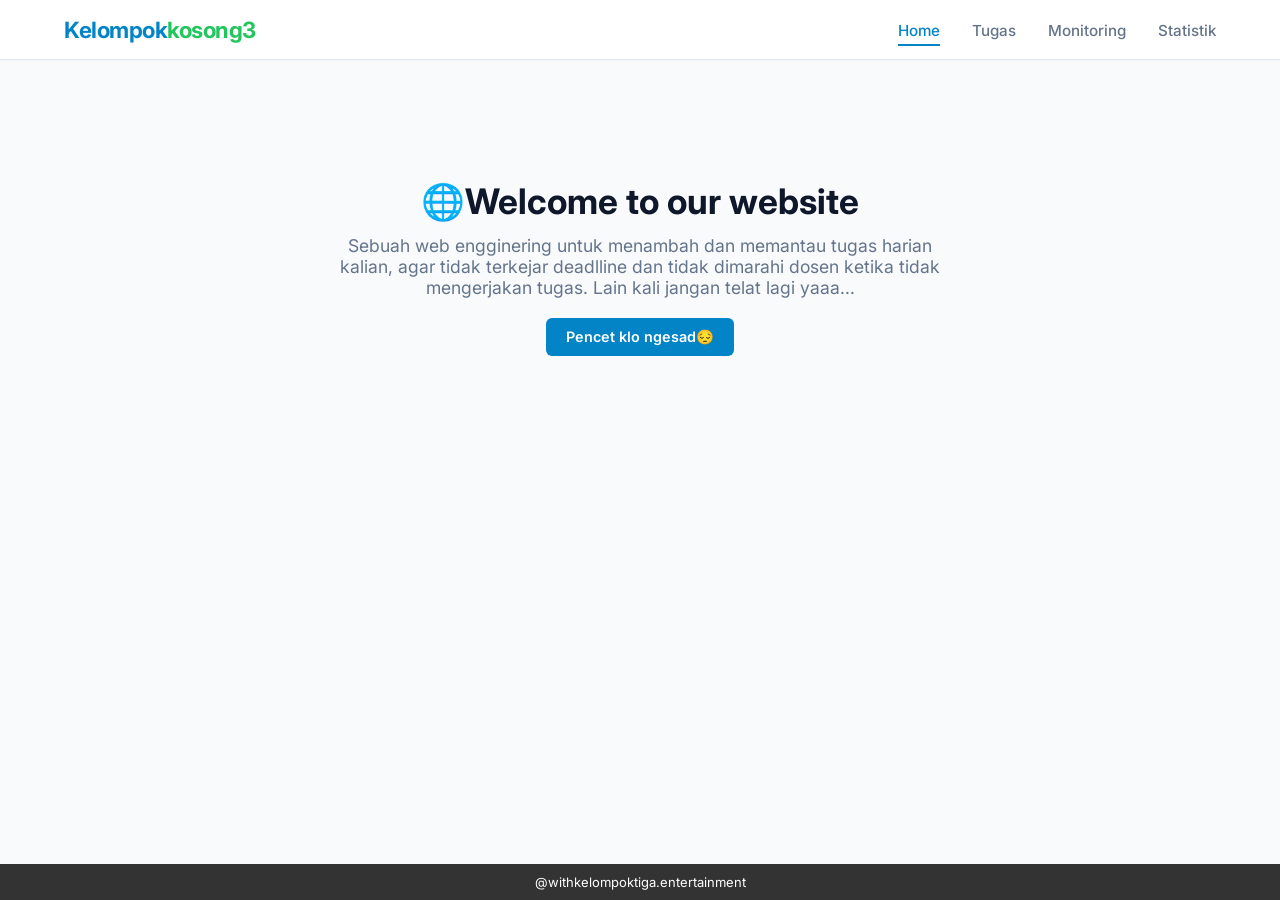
==== Studymate/index.html @ ad60e7f7 "Add files via upload" ====
<!DOCTYPE html>
<html lang="id">
<head>
    <meta charset="UTF-8">
    <meta name="viewport" content="width=device-width, initial-scale=1.0">
    <title>Beranda</title>
    <link rel="stylesheet" href="auth/css/style.css">
    <script src="auth/js/script.js"></script>
    <link href="https://fonts.googleapis.com/css2?family=Inter:wght@400;500;600;700&display=swap" rel="stylesheet">
</head>
<body>
<!-- header -->
<header class="office-header">
    <div class="nav-container">
        <a href="#" class="logo">Kelompok<span>kosong3</span></a>
        <!-- Menu Navigasi -->
        <nav class="nav-menu">
            <ul>
                <li><a href="index.html" class="nav-link active">Home</a></li>
                <li><a href="tugas.html" class="nav-link">Tugas</a></li>
                <li><a href="monitoring.html" class="nav-link">Monitoring</a></li>
                <li><a href="statistik.html" class="nav-link">Statistik</a></li>
            </ul>
        </nav>
        <!-- <button class="action-btn" id="portalBtn">Masuk Portal</button> -->
    </div>
</header>
<!-- header tutup -->

<main class="content-area">
    <h1>🌐Welcome to our website</h1>
    <p> Sebuah web engginering untuk menambah dan memantau tugas harian kalian, 
        agar tidak terkejar deadlline dan tidak dimarahi dosen ketika tidak mengerjakan tugas.
        Lain kali jangan telat lagi yaaa...
    </p>
    <button class="action-btn" id="portalBtn">Pencet klo ngesad😔</button>
</main>


<!-- footer -->
<footer>
    @withkelompoktiga.entertainment
</footer>
<!-- footer tutup -->

    <!-- JavaScript untuk Interaksi Tombol -->
<script>
    const btn = document.getElementById('portalBtn');
    btn.addEventListener('click', function() {
        alert('Kalo memang lagi sedih dengerin musik ini aja yaa...');
        btn.textContent = 'Memuat...';
        btn.style.backgroundColor = '#4ade80'; // Hijau muda
        window.location.href = "https://www.youtube.com/watch?v=sEkkb8g-39g";
    });
</script>
</body>
</html>
---- Studymate/auth/css/style.css ----
/* Pengaturan Dasar */
* {
    box-sizing: border-box;
    margin: 0;
    padding: 0;
}

body {
    background-color: #f8fafc; 
    color: #334155; 
    font-family: 'Inter', sans-serif;
    margin: 0;
    min-height: 100vh;
    display: flex;
    flex-direction: column;
}

/* Header & Navigasi Kantor */
.office-header {
    background: #ffffff; 
    border-bottom: 1px solid #e2e8f0;
    position: fixed;
    top: 0;
    left: 0;
    width: 100%;
    z-index: 1000;
    box-shadow: 0 2px 4px rgba(0, 0, 0, 0.02);
}

.nav-container {
    max-width: 1200px;
    margin: 0 auto;
    display: flex;
    justify-content: space-between;
    align-items: center;
    padding: 16px 24px;
}

.logo {
    font-weight: 700;
    font-size: 1.4rem;
    color: #0284c7; 
    text-decoration: none;
    letter-spacing: -0.5px;
}

.logo span {
    color: #22c55e; 
}

/* Daftar Menu */
.nav-menu ul {
    list-style: none;
    display: flex;
    gap: 32px;
}

/* Tautan Menu */
.nav-link {
    text-decoration: none;
    color: #64748b;
    font-size: 0.95rem;
    font-weight: 500;
    position: relative;
    transition: color 0.2s ease;
}

/* Efek Garis Bawah saat Hover (Warna Biru) */
.nav-link::after {
    content: '';
    position: absolute;
    width: 0;
    height: 2px;
    bottom: -6px;
    left: 0;
    background-color: #0284c7;
    transition: width 0.2s ease;
}

.nav-link:hover, .nav-link.active {
    color: #0284c7;
}

.nav-link:hover::after, .nav-link.active::after {
    width: 100%;
}

/* Tombol Aksi Korporat (Warna Biru dengan Aksen Hijau) */
.action-btn {
    margin: 20px;
    background-color: #0284c7;
    border: none;
    color: #ffffff;
    padding: 10px 20px;
    font-family: 'Inter', sans-serif;
    font-size: 0.9rem;
    font-weight: 600;
    border-radius: 6px;
    cursor: pointer;
    transition: background-color 0.2s ease, transform 0.1s ease;
}

/* Efek saat tombol disentuh mouse (Berubah ke hijau muda segar) */
.action-btn:hover {
    background-color: #16a34a; 
    transform: translateY(-1px);
}

/* Area Konten Contoh */
.content-area {
    margin-top: 140px;
    text-align: center;
    padding: 40px 20px;
}

.content-area h1 {
    font-size: 2.2rem;
    font-weight: 700;
    color: #0f172a;
    margin-bottom: 12px;
}

.content-area p {
    color: #64748b;
    font-size: 1.1rem;
    max-width: 600px;
    margin: 0 auto;
}

.transisi {
    display: flex;
    justify-content: center;
}

footer {
    background-color: #333;
    color: white;
    text-align: center;
    padding: 10px;
    position: static;
    font-size: small;
    margin-top: auto;
}

/* CSS Tugas */


/* CSS Monitoring */


/* CSS Statik */
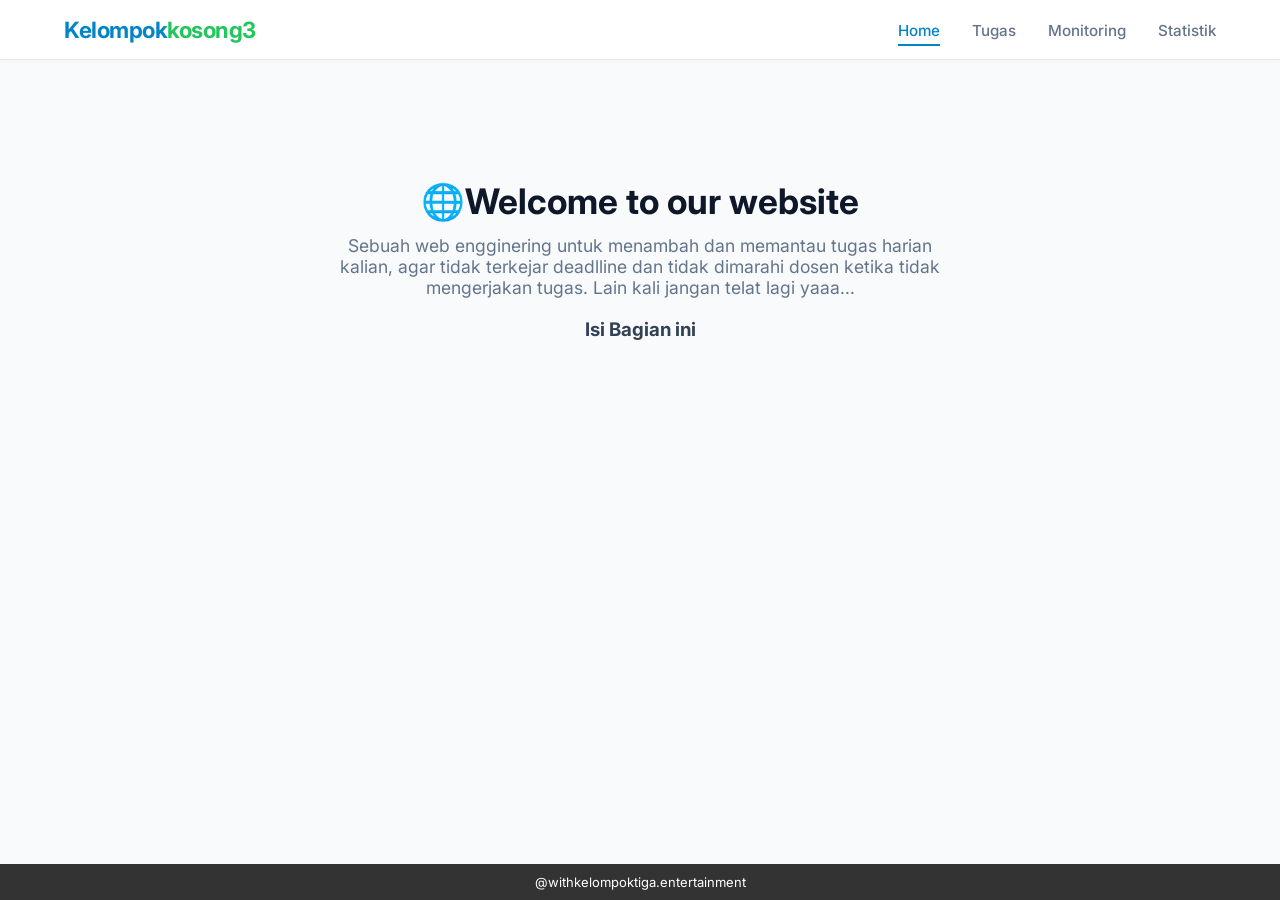
==== commit e87ca430: "Add files via upload" ====
--- a/Studymate/index.html
+++ b/Studymate/index.html
@@ -4,8 +4,7 @@
     <meta charset="UTF-8">
     <meta name="viewport" content="width=device-width, initial-scale=1.0">
     <title>Beranda</title>
-    <link rel="stylesheet" href="auth/css/style.css">
-    <script src="auth/js/script.js"></script>
+    <link rel="stylesheet" href="css/style.css">
     <link href="https://fonts.googleapis.com/css2?family=Inter:wght@400;500;600;700&display=swap" rel="stylesheet">
 </head>
 <body>
@@ -32,8 +31,11 @@
     <p> Sebuah web engginering untuk menambah dan memantau tugas harian kalian, 
         agar tidak terkejar deadlline dan tidak dimarahi dosen ketika tidak mengerjakan tugas.
         Lain kali jangan telat lagi yaaa...
-    </p>
-    <button class="action-btn" id="portalBtn">Pencet klo ngesad😔</button>
+    </p> <br>
+    <h3>
+        Isi Bagian ini
+    </h3>
+    <!-- <button class="action-btn" id="portalBtn">Pencet klo ngesad😔</button> -->
 </main>
 
 
@@ -53,5 +55,6 @@
         window.location.href = "https://www.youtube.com/watch?v=sEkkb8g-39g";
     });
 </script>
+<script src="js/script.js"></script>
 </body>
 </html>
--- a/Studymate/css/style.css
+++ b/Studymate/css/style.css
@@ -0,0 +1,151 @@
+/* Pengaturan Dasar */
+* {
+    box-sizing: border-box;
+    margin: 0;
+    padding: 0;
+}
+
+body {
+    background-color: #f8fafc; 
+    color: #334155; 
+    font-family: 'Inter', sans-serif;
+    margin: 0;
+    min-height: 100vh;
+    display: flex;
+    flex-direction: column;
+}
+
+/* Header & Navigasi Kantor */
+.office-header {
+    background: #ffffff; 
+    border-bottom: 1px solid #e2e8f0;
+    position: fixed;
+    top: 0;
+    left: 0;
+    width: 100%;
+    z-index: 1000;
+    box-shadow: 0 2px 4px rgba(0, 0, 0, 0.02);
+}
+
+.nav-container {
+    max-width: 1200px;
+    margin: 0 auto;
+    display: flex;
+    justify-content: space-between;
+    align-items: center;
+    padding: 16px 24px;
+}
+
+.logo {
+    font-weight: 700;
+    font-size: 1.4rem;
+    color: #0284c7; 
+    text-decoration: none;
+    letter-spacing: -0.5px;
+}
+
+.logo span {
+    color: #22c55e; 
+}
+
+/* Daftar Menu */
+.nav-menu ul {
+    list-style: none;
+    display: flex;
+    gap: 32px;
+}
+
+/* Tautan Menu */
+.nav-link {
+    text-decoration: none;
+    color: #64748b;
+    font-size: 0.95rem;
+    font-weight: 500;
+    position: relative;
+    transition: color 0.2s ease;
+}
+
+/* Efek Garis Bawah saat Hover (Warna Biru) */
+.nav-link::after {
+    content: '';
+    position: absolute;
+    width: 0;
+    height: 2px;
+    bottom: -6px;
+    left: 0;
+    background-color: #0284c7;
+    transition: width 0.2s ease;
+}
+
+.nav-link:hover, .nav-link.active {
+    color: #0284c7;
+}
+
+.nav-link:hover::after, .nav-link.active::after {
+    width: 100%;
+}
+
+/* Tombol Aksi Korporat (Warna Biru dengan Aksen Hijau) */
+.action-btn {
+    margin: 20px;
+    background-color: #0284c7;
+    border: none;
+    color: #ffffff;
+    padding: 10px 20px;
+    font-family: 'Inter', sans-serif;
+    font-size: 0.9rem;
+    font-weight: 600;
+    border-radius: 6px;
+    cursor: pointer;
+    transition: background-color 0.2s ease, transform 0.1s ease;
+}
+
+/* Efek saat tombol disentuh mouse (Berubah ke hijau muda segar) */
+.action-btn:hover {
+    background-color: #16a34a; 
+    transform: translateY(-1px);
+}
+
+/* Area Konten Contoh */
+.content-area {
+    margin-top: 140px;
+    text-align: center;
+    padding: 40px 20px;
+}
+
+.content-area h1 {
+    font-size: 2.2rem;
+    font-weight: 700;
+    color: #0f172a;
+    margin-bottom: 12px;
+}
+
+.content-area p {
+    color: #64748b;
+    font-size: 1.1rem;
+    max-width: 600px;
+    margin: 0 auto;
+}
+
+.transisi {
+    display: flex;
+    justify-content: center;
+}
+
+footer {
+    background-color: #333;
+    color: white;
+    text-align: center;
+    padding: 10px;
+    position: static;
+    font-size: small;
+    margin-top: auto;
+}
+
+/* CSS Tugas */
+
+
+/* CSS Monitoring */
+
+
+/* CSS Statik */
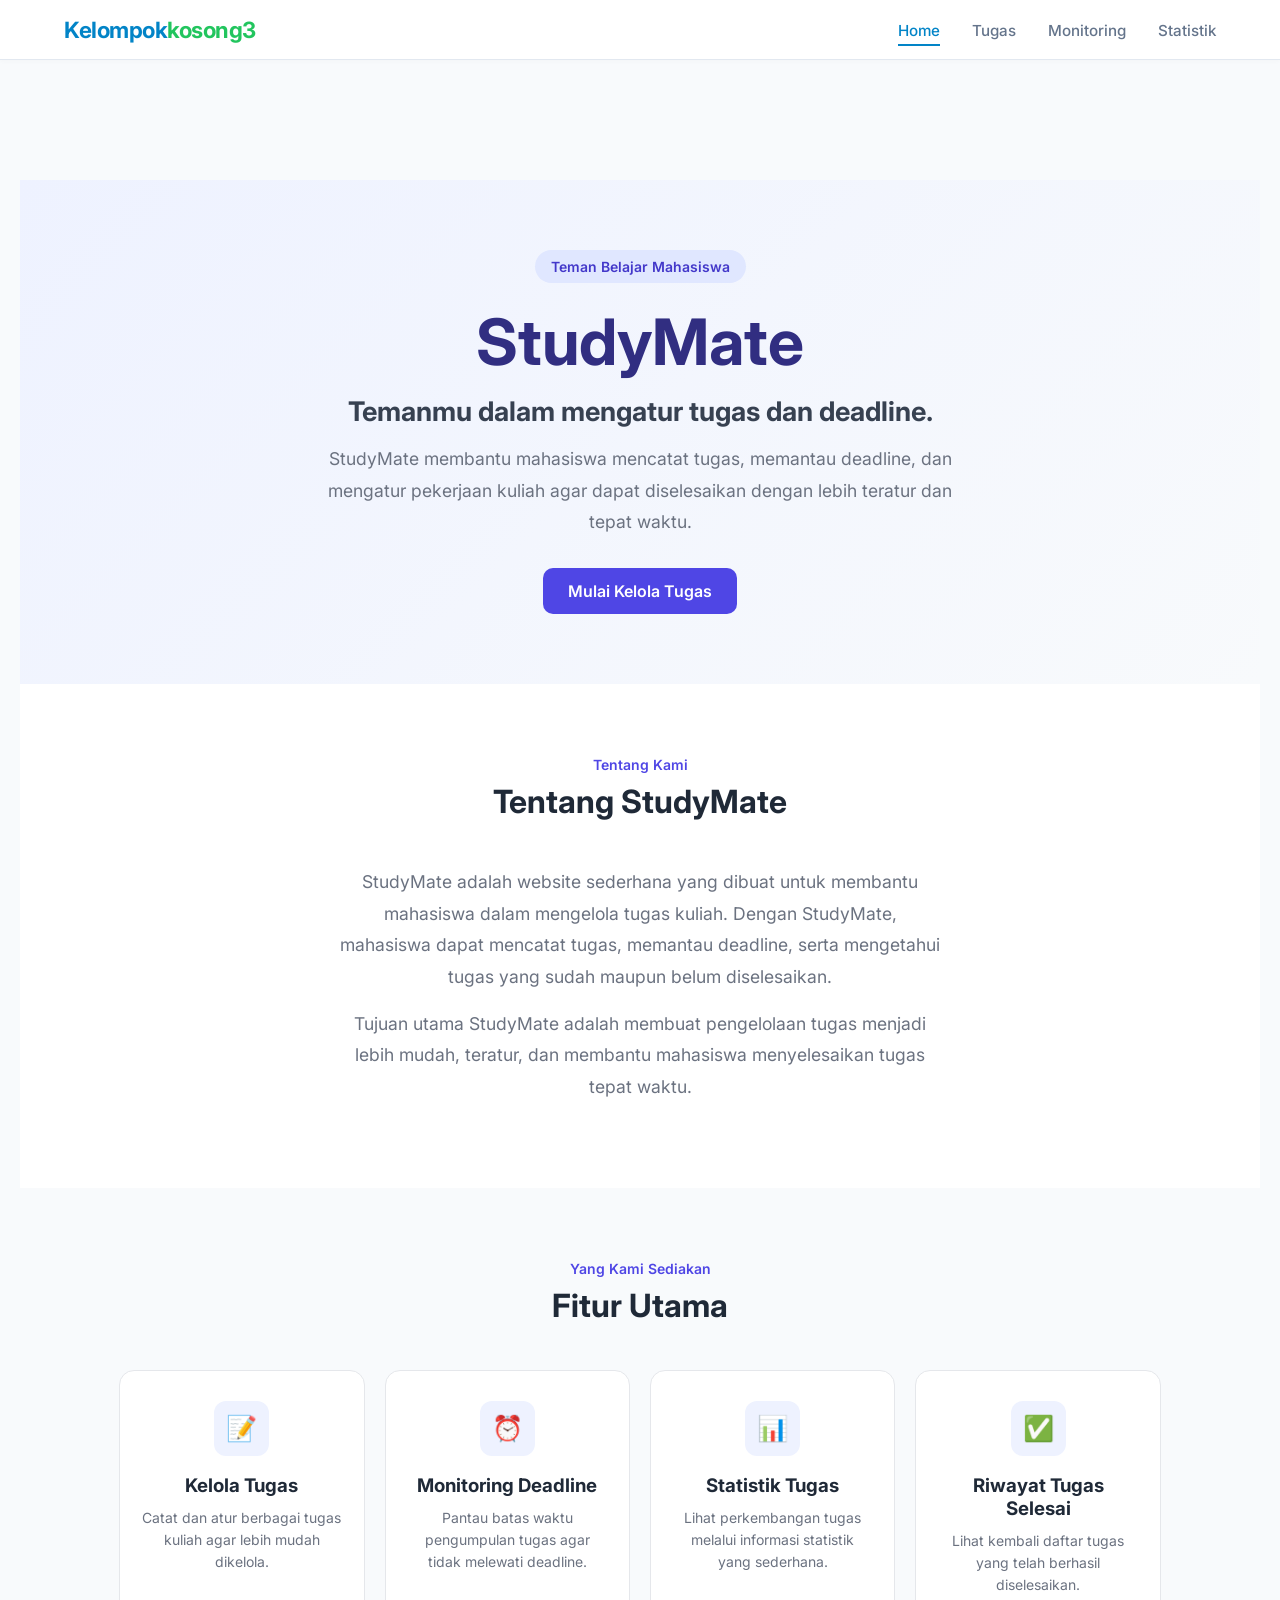
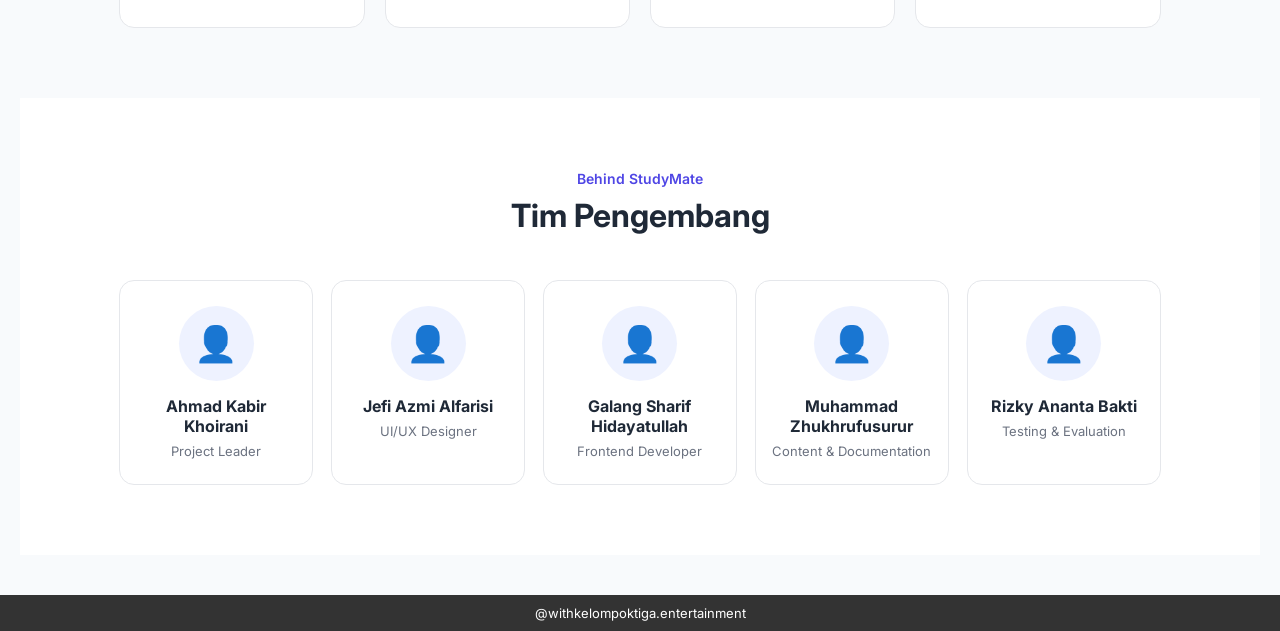
==== commit 76c170d9: "Menambah halaman indeks" ====
--- a/Studymate/index.html
+++ b/Studymate/index.html
@@ -27,15 +27,160 @@
 <!-- header tutup -->
 
 <main class="content-area">
-    <h1>🌐Welcome to our website</h1>
-    <p> Sebuah web engginering untuk menambah dan memantau tugas harian kalian, 
-        agar tidak terkejar deadlline dan tidak dimarahi dosen ketika tidak mengerjakan tugas.
-        Lain kali jangan telat lagi yaaa...
-    </p> <br>
-    <h3>
-        Isi Bagian ini
-    </h3>
-    <!-- <button class="action-btn" id="portalBtn">Pencet klo ngesad😔</button> -->
+<main class="studymate-home">
+
+    <!-- HERO SECTION -->
+    <section class="hero">
+        <div class="hero-content">
+            <span class="hero-badge">Teman Belajar Mahasiswa</span>
+
+            <h1>StudyMate</h1>
+
+            <h2>
+                Temanmu dalam mengatur tugas dan deadline.
+            </h2>
+
+            <p>
+                StudyMate membantu mahasiswa mencatat tugas,
+                memantau deadline, dan mengatur pekerjaan kuliah
+                agar dapat diselesaikan dengan lebih teratur dan tepat waktu.
+            </p>
+
+            <a href="#" class="btn-primary">
+                Mulai Kelola Tugas
+            </a>
+        </div>
+    </section>
+
+
+    <!-- TENTANG STUDYMATE -->
+    <section class="about">
+        <div class="section-title">
+            <span>Tentang Kami</span>
+            <h2>Tentang StudyMate</h2>
+        </div>
+
+        <div class="about-content">
+            <div class="about-text">
+                <p>
+                    StudyMate adalah website sederhana yang dibuat untuk
+                    membantu mahasiswa dalam mengelola tugas kuliah.
+                    Dengan StudyMate, mahasiswa dapat mencatat tugas,
+                    memantau deadline, serta mengetahui tugas yang sudah
+                    maupun belum diselesaikan.
+                </p>
+
+                <p>
+                    Tujuan utama StudyMate adalah membuat pengelolaan
+                    tugas menjadi lebih mudah, teratur, dan membantu
+                    mahasiswa menyelesaikan tugas tepat waktu.
+                </p>
+            </div>
+        </div>
+    </section>
+
+
+    <!-- FITUR UTAMA -->
+    <section class="features">
+        <div class="section-title">
+            <span>Yang Kami Sediakan</span>
+            <h2>Fitur Utama</h2>
+        </div>
+
+        <div class="feature-container">
+
+            <!-- Card 1 -->
+            <div class="feature-card">
+                <div class="feature-icon">📝</div>
+                <h3>Kelola Tugas</h3>
+                <p>
+                    Catat dan atur berbagai tugas kuliah
+                    agar lebih mudah dikelola.
+                </p>
+            </div>
+
+            <!-- Card 2 -->
+            <div class="feature-card">
+                <div class="feature-icon">⏰</div>
+                <h3>Monitoring Deadline</h3>
+                <p>
+                    Pantau batas waktu pengumpulan tugas
+                    agar tidak melewati deadline.
+                </p>
+            </div>
+
+            <!-- Card 3 -->
+            <div class="feature-card">
+                <div class="feature-icon">📊</div>
+                <h3>Statistik Tugas</h3>
+                <p>
+                    Lihat perkembangan tugas melalui
+                    informasi statistik yang sederhana.
+                </p>
+            </div>
+
+            <!-- Card 4 -->
+            <div class="feature-card">
+                <div class="feature-icon">✅</div>
+                <h3>Riwayat Tugas Selesai</h3>
+                <p>
+                    Lihat kembali daftar tugas yang
+                    telah berhasil diselesaikan.
+                </p>
+            </div>
+
+        </div>
+    </section>
+
+
+    <!-- TIM PENGEMBANG -->
+    <section class="team">
+        <div class="section-title">
+            <span>Behind StudyMate</span>
+            <h2>Tim Pengembang</h2>
+        </div>
+
+        <div class="team-container">
+
+            <!-- Anggota 1 -->
+            <div class="team-card">
+                <div class="avatar">👤</div>
+                <h3>Ahmad Kabir Khoirani</h3>
+                <p>Project Leader</p>
+            </div>
+
+            <!-- Anggota 2 -->
+            <div class="team-card">
+                <div class="avatar">👤</div>
+                <h3>Jefi Azmi Alfarisi</h3>
+                <p>UI/UX Designer</p>
+            </div>
+
+            <!-- Anggota 3 -->
+            <div class="team-card">
+                <div class="avatar">👤</div>
+                <h3>Galang Sharif Hidayatullah</h3>
+                <p>Frontend Developer</p>
+            </div>
+
+            <!-- Anggota 4 -->
+            <div class="team-card">
+                <div class="avatar">👤</div>
+                <h3>Muhammad Zhukhrufusurur</h3>
+                <p>Content & Documentation</p>
+            </div>
+
+            <!-- Anggota 5 -->
+            <div class="team-card">
+                <div class="avatar">👤</div>
+                <h3>Rizky Ananta Bakti</h3>
+                <p>Testing & Evaluation</p>
+            </div>
+
+        </div>
+    </section>
+
+</main>
 </main>
 
 
--- a/Studymate/css/style.css
+++ b/Studymate/css/style.css
@@ -142,6 +142,290 @@
     margin-top: auto;
 }
 
+/* ==================================================
+   TAMBAHAN CSS - BERANDA STUDYMATE
+   ================================================== */
+
+/* GENERAL */
+.studymate-home {
+    width: 100%;
+    overflow: hidden;
+}
+
+.studymate-home section {
+    padding: 70px 8%;
+}
+
+.section-title {
+    text-align: center;
+    margin-bottom: 45px;
+}
+
+.section-title span {
+    font-size: 14px;
+    font-weight: 600;
+    color: #4f46e5;
+}
+
+.section-title h2 {
+    font-size: 32px;
+    margin-top: 8px;
+    color: #1f2937;
+}
+
+
+/* =========================
+   HERO
+   ========================= */
+
+.hero {
+    min-height: 500px;
+    display: flex;
+    align-items: center;
+    justify-content: center;
+    text-align: center;
+
+    background: linear-gradient(
+        135deg,
+        #eef2ff,
+        #f8fafc
+    );
+}
+
+.hero-content {
+    max-width: 750px;
+}
+
+.hero-badge {
+    display: inline-block;
+    padding: 8px 16px;
+    border-radius: 30px;
+    background: #e0e7ff;
+    color: #4338ca;
+    font-size: 14px;
+    font-weight: 600;
+    margin-bottom: 20px;
+}
+
+.hero h1 {
+    font-size: 64px;
+    margin: 0;
+    color: #312e81;
+}
+
+.hero h2 {
+    font-size: 27px;
+    color: #374151;
+    margin: 15px 0;
+}
+
+.hero p {
+    max-width: 650px;
+    margin: 0 auto 30px;
+    line-height: 1.8;
+    color: #6b7280;
+}
+
+
+/* TOMBOL */
+.btn-primary {
+    display: inline-block;
+    padding: 13px 25px;
+    border-radius: 10px;
+
+    background: #4f46e5;
+    color: white;
+
+    text-decoration: none;
+    font-weight: 600;
+
+    transition: 0.3s;
+}
+
+.btn-primary:hover {
+    background: #3730a3;
+    transform: translateY(-2px);
+}
+
+
+/* =========================
+   TENTANG STUDYMATE
+   ========================= */
+
+.about {
+    background: white;
+}
+
+.about-content {
+    max-width: 850px;
+    margin: auto;
+    text-align: center;
+}
+
+.about-text p {
+    color: #6b7280;
+    line-height: 1.8;
+    margin-bottom: 15px;
+}
+
+
+/* =========================
+   FITUR UTAMA
+   ========================= */
+
+.features {
+    background: #f8fafc;
+}
+
+.feature-container {
+    display: grid;
+    grid-template-columns: repeat(4, 1fr);
+    gap: 20px;
+}
+
+.feature-card {
+    background: white;
+    padding: 30px 22px;
+    border-radius: 15px;
+    text-align: center;
+
+    border: 1px solid #e5e7eb;
+
+    transition: 0.3s;
+}
+
+.feature-card:hover {
+    transform: translateY(-5px);
+    box-shadow: 0 10px 25px rgba(0, 0, 0, 0.08);
+}
+
+.feature-icon {
+    width: 55px;
+    height: 55px;
+
+    margin: 0 auto 18px;
+
+    display: flex;
+    align-items: center;
+    justify-content: center;
+
+    background: #eef2ff;
+    border-radius: 12px;
+
+    font-size: 25px;
+}
+
+.feature-card h3 {
+    color: #1f2937;
+    margin-bottom: 10px;
+}
+
+.feature-card p {
+    color: #6b7280;
+    line-height: 1.6;
+    font-size: 14px;
+}
+
+
+/* =========================
+   TIM PENGEMBANG
+   ========================= */
+
+.team {
+    background: white;
+}
+
+.team-container {
+    display: grid;
+    grid-template-columns: repeat(5, 1fr);
+    gap: 18px;
+}
+
+.team-card {
+    padding: 25px 15px;
+    text-align: center;
+
+    border: 1px solid #e5e7eb;
+    border-radius: 15px;
+
+    transition: 0.3s;
+}
+
+.team-card:hover {
+    transform: translateY(-5px);
+    box-shadow: 0 8px 20px rgba(0, 0, 0, 0.07);
+}
+
+.avatar {
+    width: 75px;
+    height: 75px;
+
+    margin: 0 auto 15px;
+
+    display: flex;
+    align-items: center;
+    justify-content: center;
+
+    border-radius: 50%;
+
+    background: #eef2ff;
+
+    font-size: 35px;
+}
+
+.team-card h3 {
+    font-size: 16px;
+    color: #1f2937;
+    margin-bottom: 7px;
+}
+
+.team-card p {
+    font-size: 13px;
+    color: #6b7280;
+}
+
+
+/* =========================
+   RESPONSIVE
+   ========================= */
+
+@media (max-width: 1000px) {
+
+    .feature-container {
+        grid-template-columns: repeat(2, 1fr);
+    }
+
+    .team-container {
+        grid-template-columns: repeat(3, 1fr);
+    }
+
+}
+
+
+@media (max-width: 600px) {
+
+    .studymate-home section {
+        padding: 50px 6%;
+    }
+
+    .hero h1 {
+        font-size: 45px;
+    }
+
+    .hero h2 {
+        font-size: 21px;
+    }
+
+    .feature-container {
+        grid-template-columns: 1fr;
+    }
+
+    .team-container {
+        grid-template-columns: 1fr;
+    }
+
+}
+
 /* CSS Tugas */
 
 
